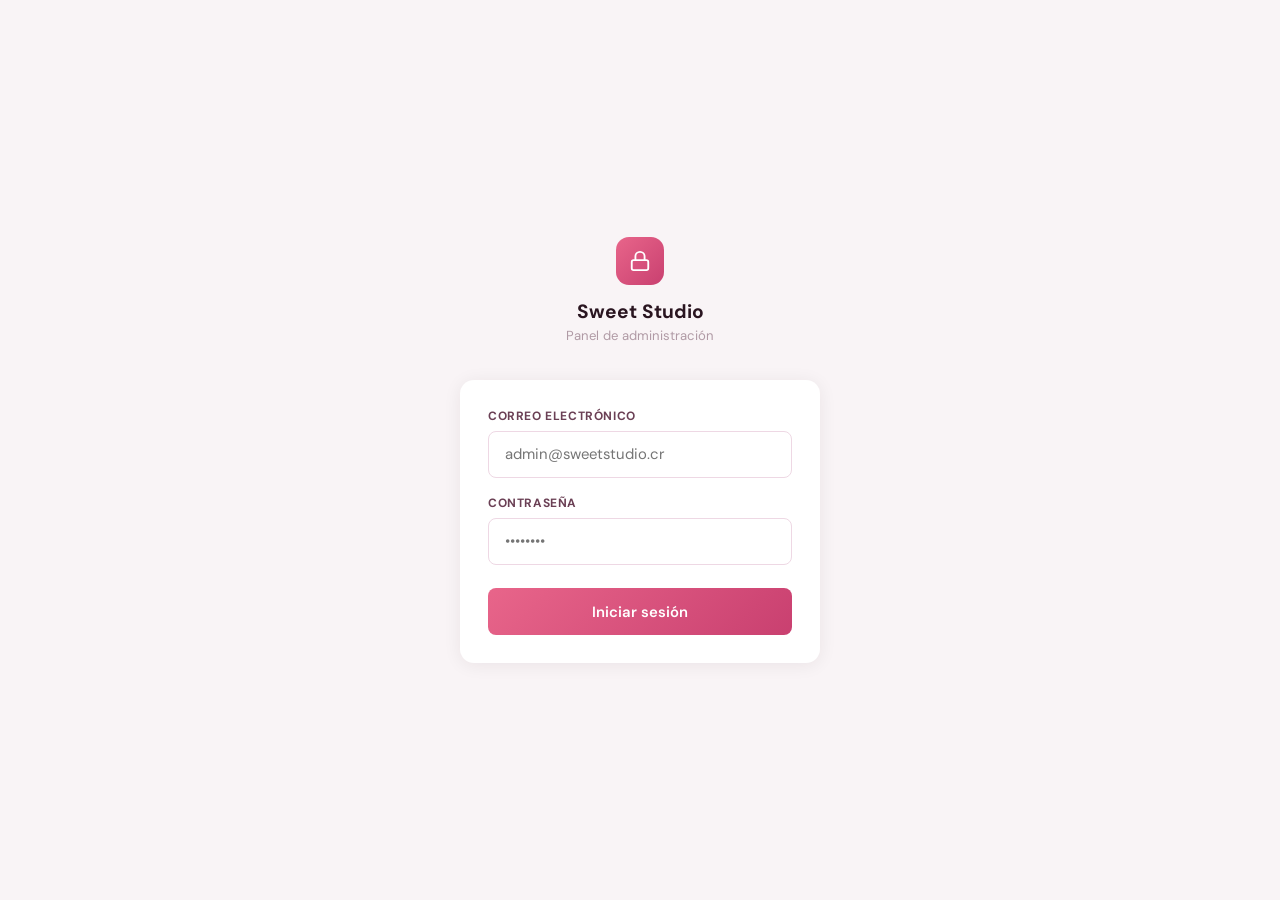
==== sistema/index.html @ 5a6ac8e3 "feat: Sweet Studio con integración Supabase y panel admin" ====
<!DOCTYPE html>
<html lang="es">
<head>
  <meta charset="UTF-8" />
  <meta name="viewport" content="width=device-width, initial-scale=1.0" />
  <title>Sweet Studio — Acceso</title>
  <link rel="preconnect" href="https://fonts.googleapis.com" />
  <link href="https://fonts.googleapis.com/css2?family=DM+Sans:wght@300;400;500;600&display=swap" rel="stylesheet" />
  <style>
    *,*::before,*::after{box-sizing:border-box;margin:0;padding:0}
    :root{--pink:#E8658A;--pink-deep:#C94070;--pink-pale:#FFF0F4;--text-dark:#2A1520;--text-mid:#6B4055;--text-light:#B09AA5;--border:#eed8e4}
    body{font-family:'DM Sans',sans-serif;background:#f9f4f6;min-height:100vh;display:flex;align-items:center;justify-content:center;padding:1.5rem}
    .wrap{width:100%;max-width:360px;animation:up .35s ease}
    @keyframes up{from{opacity:0;transform:translateY(10px)}to{opacity:1;transform:none}}
    .brand{text-align:center;margin-bottom:2.25rem}
    .icon{width:48px;height:48px;background:linear-gradient(135deg,var(--pink),var(--pink-deep));border-radius:13px;display:inline-flex;align-items:center;justify-content:center;margin-bottom:.9rem}
    .icon svg{color:#fff}
    h1{font-size:1.2rem;font-weight:700;color:var(--text-dark);margin-bottom:.2rem}
    .sub{font-size:.82rem;color:var(--text-light)}
    .card{background:#fff;border-radius:14px;padding:1.75rem;box-shadow:0 2px 18px rgba(42,21,32,.07)}
    .field{margin-bottom:1.1rem}
    .field label{display:block;font-size:.75rem;font-weight:700;text-transform:uppercase;letter-spacing:.05em;color:var(--text-mid);margin-bottom:.4rem}
    .field input{width:100%;padding:.78rem 1rem;border:1.5px solid var(--border);border-radius:8px;font-size:.93rem;font-family:inherit;color:var(--text-dark);background:#fff;outline:none;transition:border-color .2s,box-shadow .2s}
    .field input:focus{border-color:var(--pink);box-shadow:0 0 0 3px rgba(232,101,138,.1)}
    .btn{width:100%;padding:.85rem;background:linear-gradient(135deg,var(--pink),var(--pink-deep));color:#fff;border:none;border-radius:8px;font-size:.93rem;font-weight:600;font-family:inherit;cursor:pointer;transition:opacity .2s,transform .15s;margin-top:.35rem}
    .btn:hover{opacity:.88;transform:translateY(-1px)}
    .btn:disabled{opacity:.55;cursor:not-allowed;transform:none}
    .error{display:none;background:#fff0f0;border:1px solid #ffc9c9;color:#c0392b;border-radius:8px;padding:.65rem 1rem;font-size:.83rem;margin-bottom:.9rem;text-align:center}
    .error.show{display:block}
  </style>
</head>
<body>
<div class="wrap">
  <div class="brand">
    <div class="icon">
      <svg width="22" height="22" viewBox="0 0 24 24" fill="none" stroke="currentColor" stroke-width="2">
        <rect x="3" y="11" width="18" height="11" rx="2"/><path d="M7 11V7a5 5 0 0 1 10 0v4"/>
      </svg>
    </div>
    <h1>Sweet Studio</h1>
    <p class="sub">Panel de administración</p>
  </div>
  <div class="card">
    <div class="error" id="err">Credenciales incorrectas.</div>
    <form id="form">
      <div class="field">
        <label for="em">Correo electrónico</label>
        <input type="email" id="em" placeholder="admin@sweetstudio.cr" required autocomplete="username" />
      </div>
      <div class="field">
        <label for="pw">Contraseña</label>
        <input type="password" id="pw" placeholder="••••••••" required autocomplete="current-password" />
      </div>
      <button type="submit" class="btn" id="btn">Iniciar sesión</button>
    </form>
  </div>
</div>

<script src="env.js"></script>
<script>
  if (sessionStorage.getItem('ss_auth')==='true') location.replace('dashboard.html');

  document.getElementById('form').addEventListener('submit', async e => {
    e.preventDefault();
    const errEl=document.getElementById('err'), btn=document.getElementById('btn');
    const email=document.getElementById('em').value.trim(), pw=document.getElementById('pw').value;
    errEl.classList.remove('show'); btn.disabled=true; btn.textContent='Verificando...';
    try {
      // Verificar en tabla admins + contraseña de env.js
      const r = await fetch(`${window.SUPABASE_URL}/rest/v1/admins?email=eq.${encodeURIComponent(email)}&select=id,nombre`, {
        headers:{ 'apikey':window.SUPABASE_SERVICE_KEY, 'Authorization':`Bearer ${window.SUPABASE_SERVICE_KEY}` }
      });
      const rows = await r.json();
      const valid = Array.isArray(rows) && rows.length>0 && email===window.ADMIN_EMAIL && pw===window.ADMIN_PASSWORD;
      if (valid) {
        sessionStorage.setItem('ss_auth','true');
        sessionStorage.setItem('ss_nombre', rows[0].nombre||'Admin');
        sessionStorage.setItem('ss_email', email);
        location.replace('dashboard.html');
      } else {
        errEl.textContent='Credenciales incorrectas.';
        errEl.classList.add('show'); btn.disabled=false; btn.textContent='Iniciar sesión';
      }
    } catch(err) {
      errEl.textContent='Error de conexión. Verifica env.js.';
      errEl.classList.add('show'); btn.disabled=false; btn.textContent='Iniciar sesión';
    }
  });
</script>
</body>
</html>
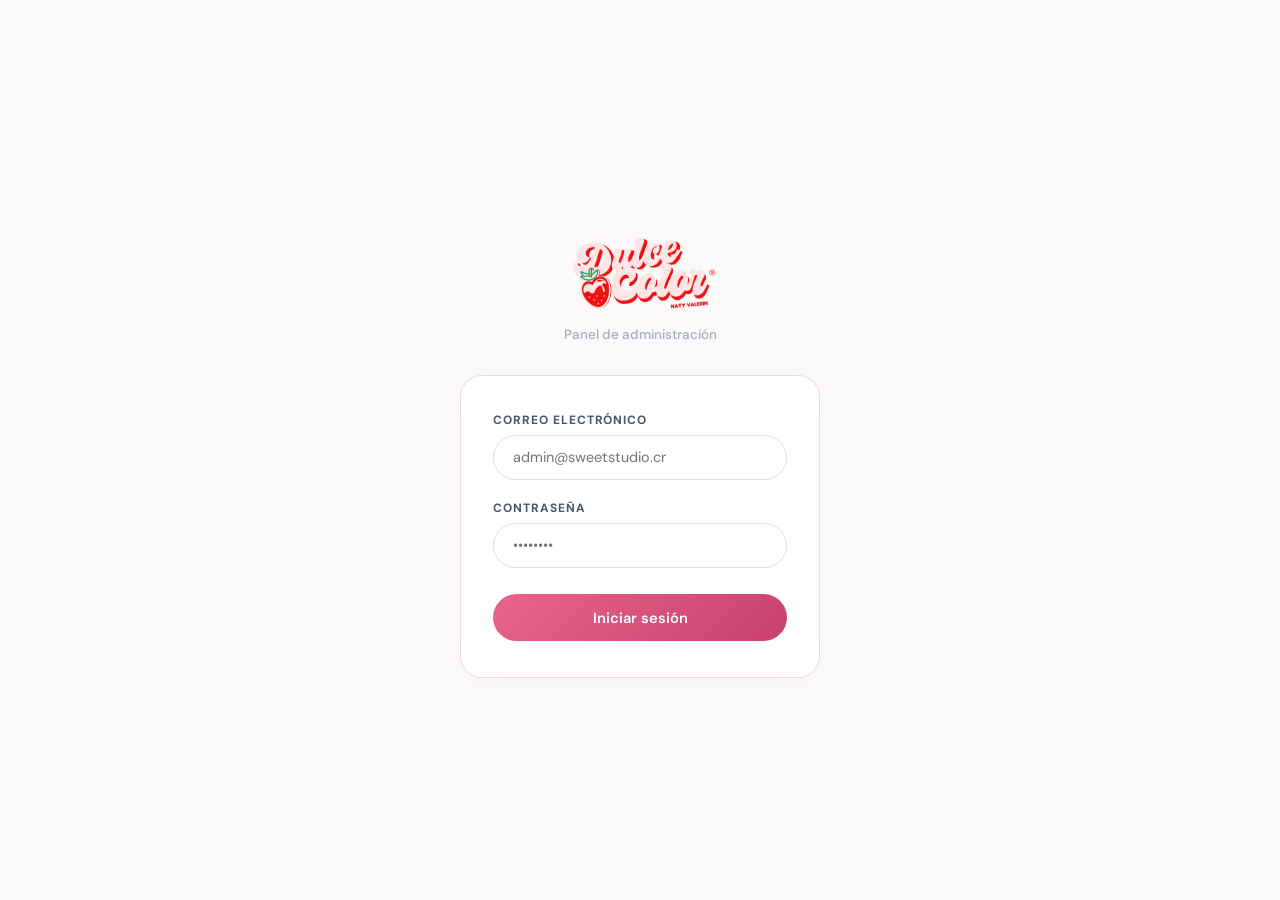
==== commit 0ad6ac2d: "style: rediseñar página de login al estilo minimalista y usar logo oficial" ====
--- a/sistema/index.html
+++ b/sistema/index.html
@@ -3,41 +3,79 @@
 <head>
   <meta charset="UTF-8" />
   <meta name="viewport" content="width=device-width, initial-scale=1.0" />
-  <title>Sweet Studio — Acceso</title>
+  <title>DulceColor — Acceso</title>
   <link rel="preconnect" href="https://fonts.googleapis.com" />
   <link href="https://fonts.googleapis.com/css2?family=DM+Sans:wght@300;400;500;600&display=swap" rel="stylesheet" />
   <style>
     *,*::before,*::after{box-sizing:border-box;margin:0;padding:0}
-    :root{--pink:#E8658A;--pink-deep:#C94070;--pink-pale:#FFF0F4;--text-dark:#2A1520;--text-mid:#6B4055;--text-light:#B09AA5;--border:#eed8e4}
-    body{font-family:'DM Sans',sans-serif;background:#f9f4f6;min-height:100vh;display:flex;align-items:center;justify-content:center;padding:1.5rem}
+    :root{
+      --pink:#E8658A;--pink-deep:#C94070;--pink-pale:#FFF0F4;
+      --text-dark:#111115;--text-mid:#4a5568;--text-light:#a0aec0;
+      --border:#eed8e4;--white:#ffffff;--bg:#fcf9fa;
+      --radius-lg:22px;
+      --shadow:0 4px 20px rgba(0, 0, 0, 0.02);
+      --t:.2s ease;
+    }
+    body{font-family:'DM Sans',sans-serif;background:var(--bg);min-height:100vh;display:flex;align-items:center;justify-content:center;padding:1.5rem}
     .wrap{width:100%;max-width:360px;animation:up .35s ease}
     @keyframes up{from{opacity:0;transform:translateY(10px)}to{opacity:1;transform:none}}
-    .brand{text-align:center;margin-bottom:2.25rem}
-    .icon{width:48px;height:48px;background:linear-gradient(135deg,var(--pink),var(--pink-deep));border-radius:13px;display:inline-flex;align-items:center;justify-content:center;margin-bottom:.9rem}
-    .icon svg{color:#fff}
-    h1{font-size:1.2rem;font-weight:700;color:var(--text-dark);margin-bottom:.2rem}
-    .sub{font-size:.82rem;color:var(--text-light)}
-    .card{background:#fff;border-radius:14px;padding:1.75rem;box-shadow:0 2px 18px rgba(42,21,32,.07)}
-    .field{margin-bottom:1.1rem}
-    .field label{display:block;font-size:.75rem;font-weight:700;text-transform:uppercase;letter-spacing:.05em;color:var(--text-mid);margin-bottom:.4rem}
-    .field input{width:100%;padding:.78rem 1rem;border:1.5px solid var(--border);border-radius:8px;font-size:.93rem;font-family:inherit;color:var(--text-dark);background:#fff;outline:none;transition:border-color .2s,box-shadow .2s}
-    .field input:focus{border-color:var(--pink);box-shadow:0 0 0 3px rgba(232,101,138,.1)}
-    .btn{width:100%;padding:.85rem;background:linear-gradient(135deg,var(--pink),var(--pink-deep));color:#fff;border:none;border-radius:8px;font-size:.93rem;font-weight:600;font-family:inherit;cursor:pointer;transition:opacity .2s,transform .15s;margin-top:.35rem}
-    .btn:hover{opacity:.88;transform:translateY(-1px)}
+    
+    .brand{text-align:center;margin-bottom:2rem}
+    .brand-logo-img{max-width:150px;height:auto;margin-bottom:0.8rem;object-fit:contain}
+    .sub{font-size:.84rem;color:var(--text-light);font-weight:500}
+    
+    .card{
+      background:var(--white);
+      border:1px solid var(--border);
+      border-radius:var(--radius-lg);
+      padding:2.2rem 2rem;
+      box-shadow:var(--shadow);
+    }
+    .field{margin-bottom:1.25rem}
+    .field label{display:block;font-size:.75rem;font-weight:700;text-transform:uppercase;letter-spacing:.08em;color:var(--text-mid);margin-bottom:.45rem}
+    .field input{
+      width:100%;
+      padding:.78rem 1.2rem;
+      border:1.5px solid var(--border);
+      border-radius:50px; /* Inputs redondeados capsulares */
+      font-size:.9rem;
+      font-family:inherit;
+      color:var(--text-dark);
+      background:var(--white);
+      outline:none;
+      transition:all var(--t);
+    }
+    .field input:focus{
+      border-color:var(--pink);
+    }
+    .btn{
+      width:100%;
+      padding:.85rem;
+      background:linear-gradient(135deg,var(--pink),var(--pink-deep));
+      color:var(--white);
+      border:none;
+      border-radius:50px; /* Botón capsular */
+      font-size:.92rem;
+      font-weight:600;
+      font-family:inherit;
+      cursor:pointer;
+      transition:all var(--t);
+      margin-top:.4rem;
+    }
+    .btn:hover{
+      opacity:.9;
+      transform:translateY(-1px);
+    }
     .btn:disabled{opacity:.55;cursor:not-allowed;transform:none}
-    .error{display:none;background:#fff0f0;border:1px solid #ffc9c9;color:#c0392b;border-radius:8px;padding:.65rem 1rem;font-size:.83rem;margin-bottom:.9rem;text-align:center}
+    
+    .error{display:none;background:#fff0f0;border:1px solid #ffc9c9;color:#c0392b;border-radius:50px;padding:.65rem 1rem;font-size:.82rem;margin-bottom:1.1rem;text-align:center;font-weight:500}
     .error.show{display:block}
   </style>
 </head>
 <body>
 <div class="wrap">
   <div class="brand">
-    <div class="icon">
-      <svg width="22" height="22" viewBox="0 0 24 24" fill="none" stroke="currentColor" stroke-width="2">
-        <rect x="3" y="11" width="18" height="11" rx="2"/><path d="M7 11V7a5 5 0 0 1 10 0v4"/>
-      </svg>
-    </div>
-    <h1>Sweet Studio</h1>
+    <img src="../web/assets/logo.png" alt="DulceColor" class="brand-logo-img" />
     <p class="sub">Panel de administración</p>
   </div>
   <div class="card">
